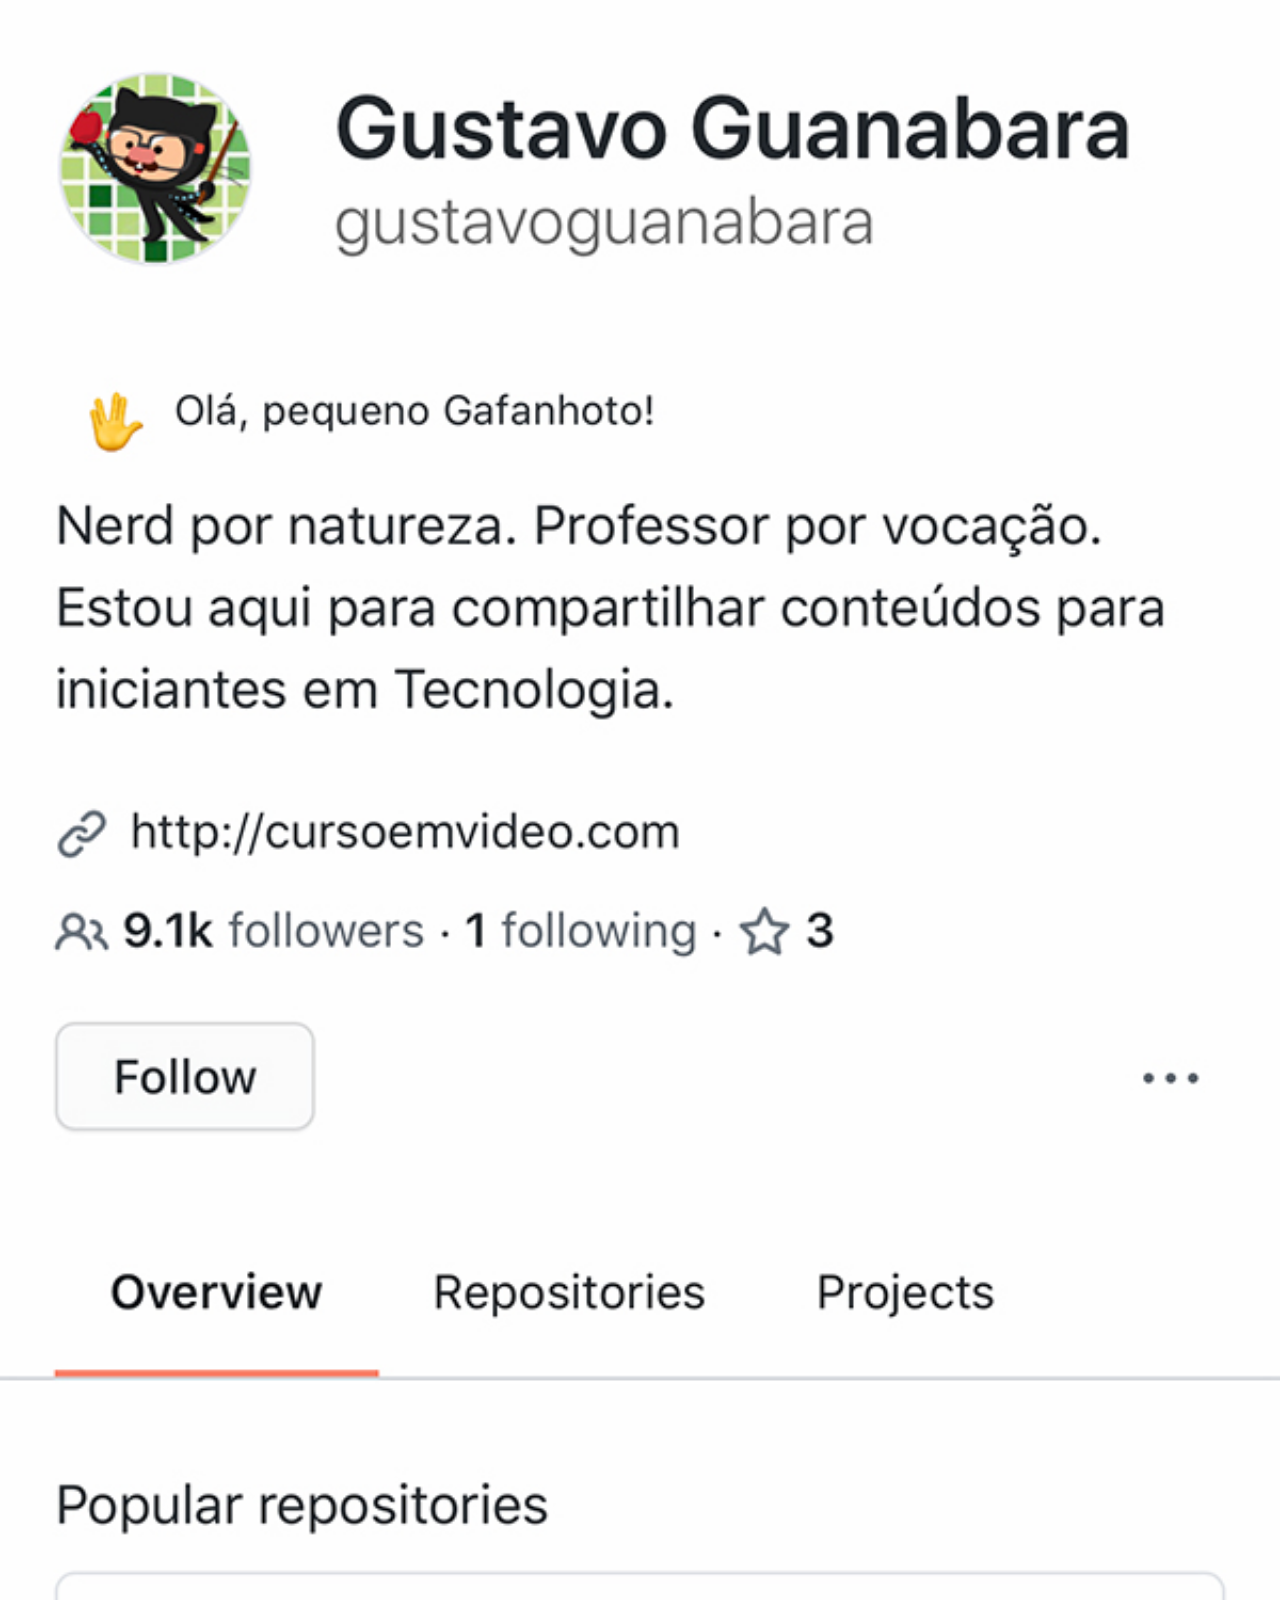
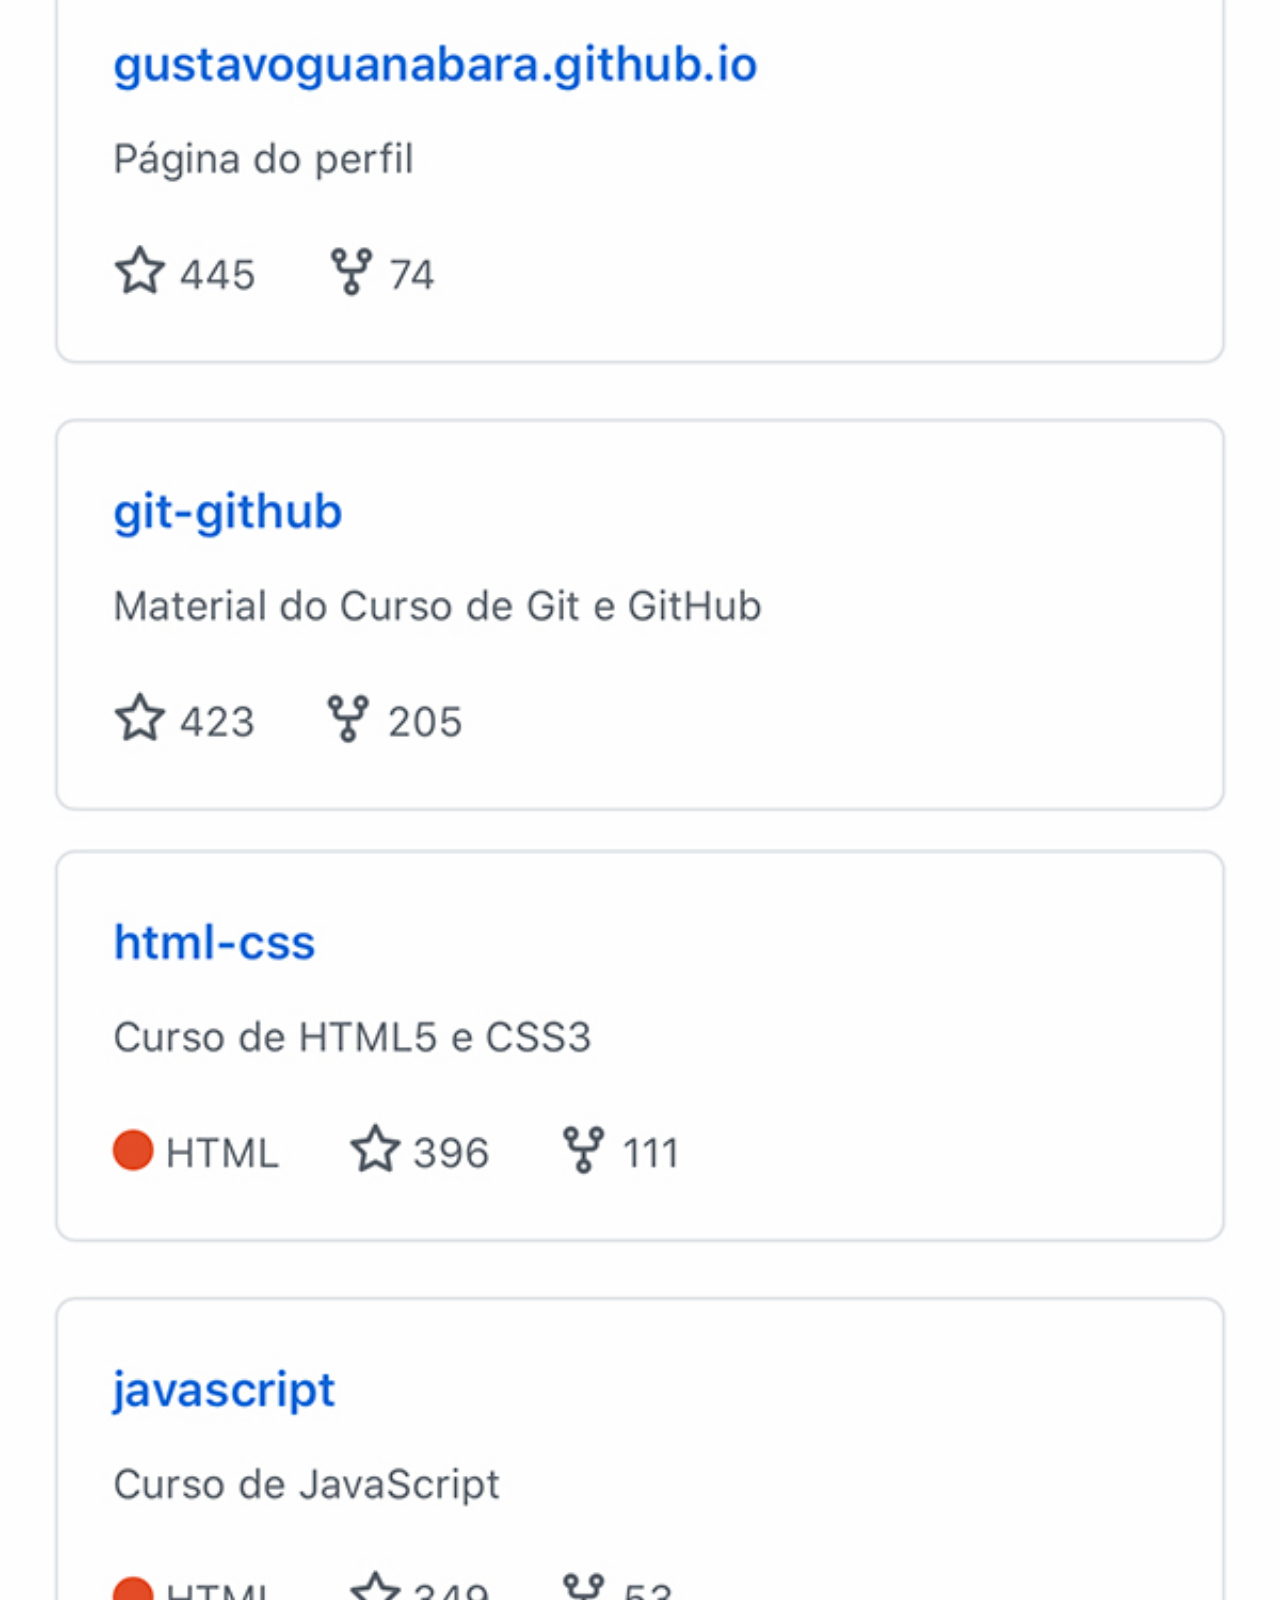
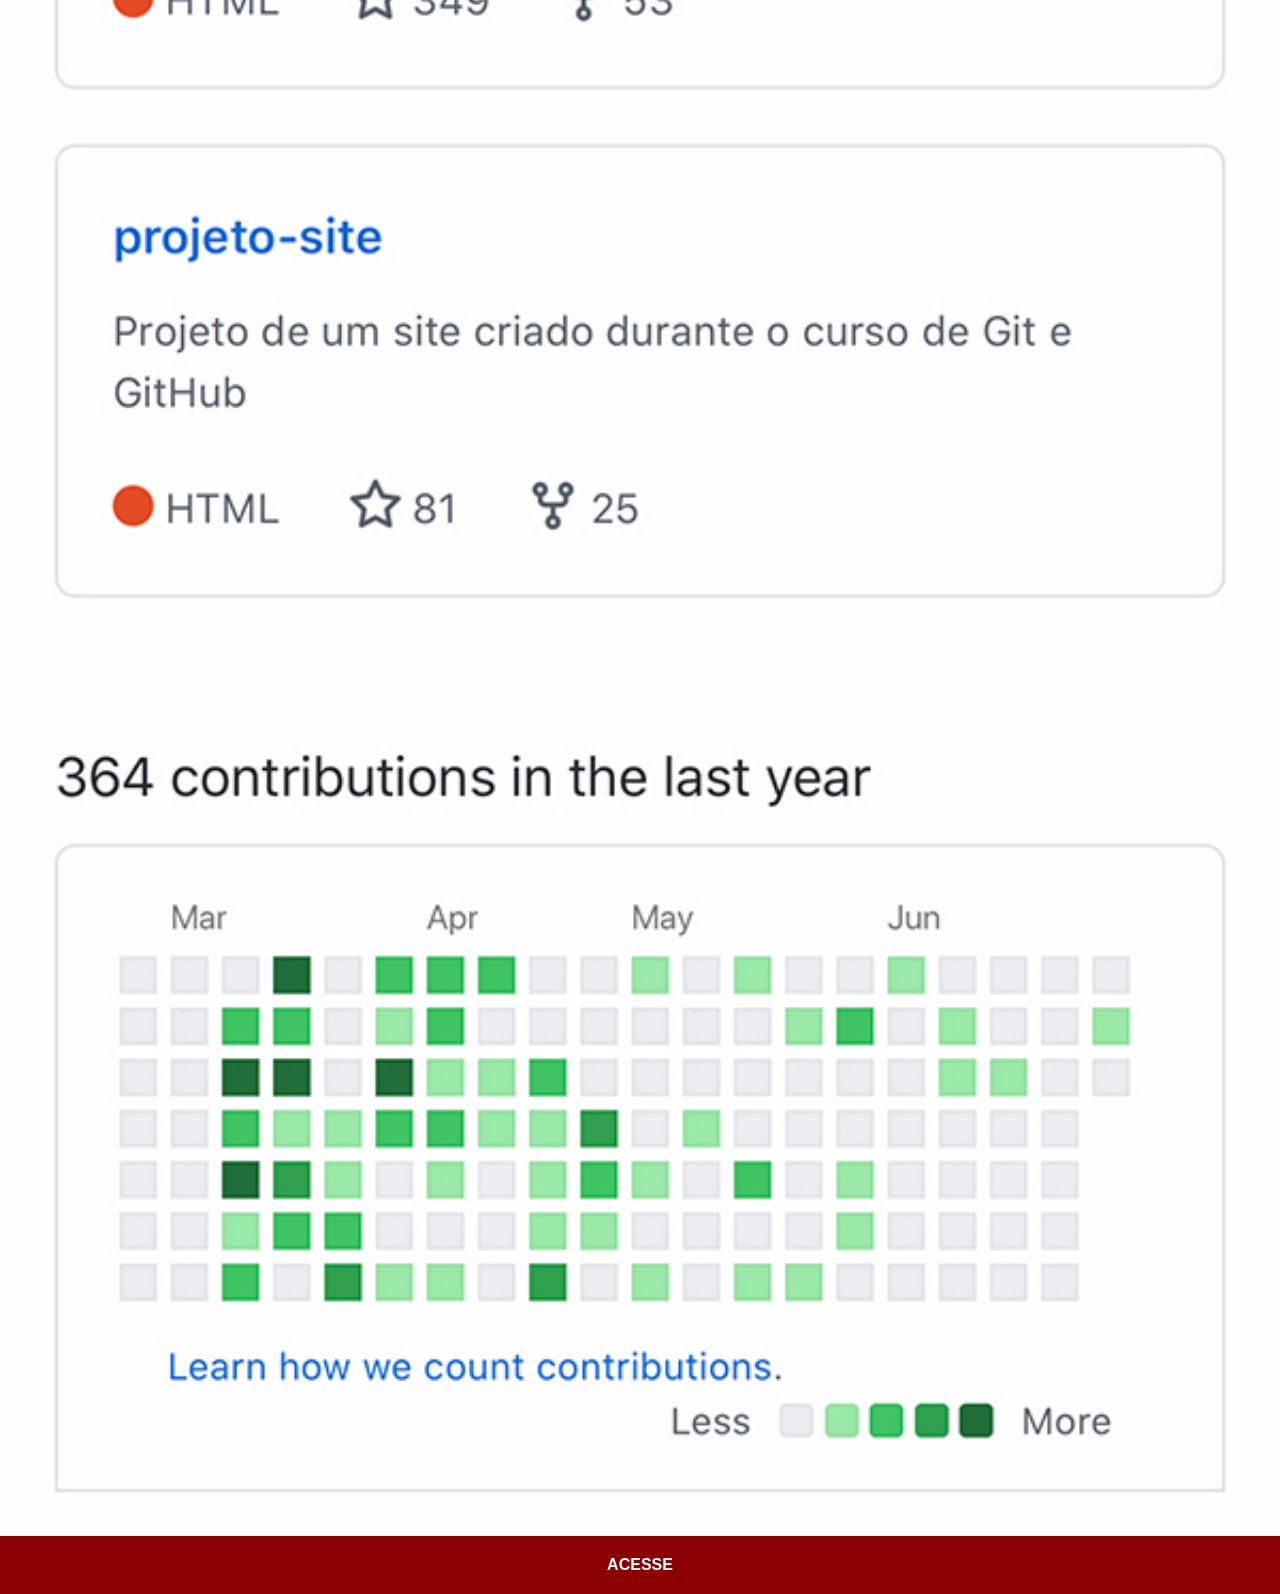
==== github.html @ 9a296f73 "atualizei" ====
<!DOCTYPE html>
<html lang="pt-br">
<head>
    <meta charset="UTF-8">
    <meta name="viewport" content="width=device-width, initial-scale=1.0">
    <title>GitHub</title>
    <link rel="stylesheet" href="estilos/social.css">
</head>
<body>
    <img src="imagens/tela-github.jpg" alt="GitHub">
    <a href="https://github.com/guimouraoo" target="_blank">ACESSE</a>
</body>
</html>
---- estilos/social.css ----
@charset "UTF-8";

* {
    margin: 0px;
    padding: 0px;
    font-family: Arial, Helvetica, sans-serif;
}

::-webkit-scrollbar {
    width: 0px;
    height: 0px;
}

img {
    width: 100vw;
}

a {
    display: block;
    background-color: darkred;
    padding: 20px;
    text-align: center;
    font-weight: bolder;
    text-decoration: none;
    color: white;
}

a:hover {
    background-color: red;
}
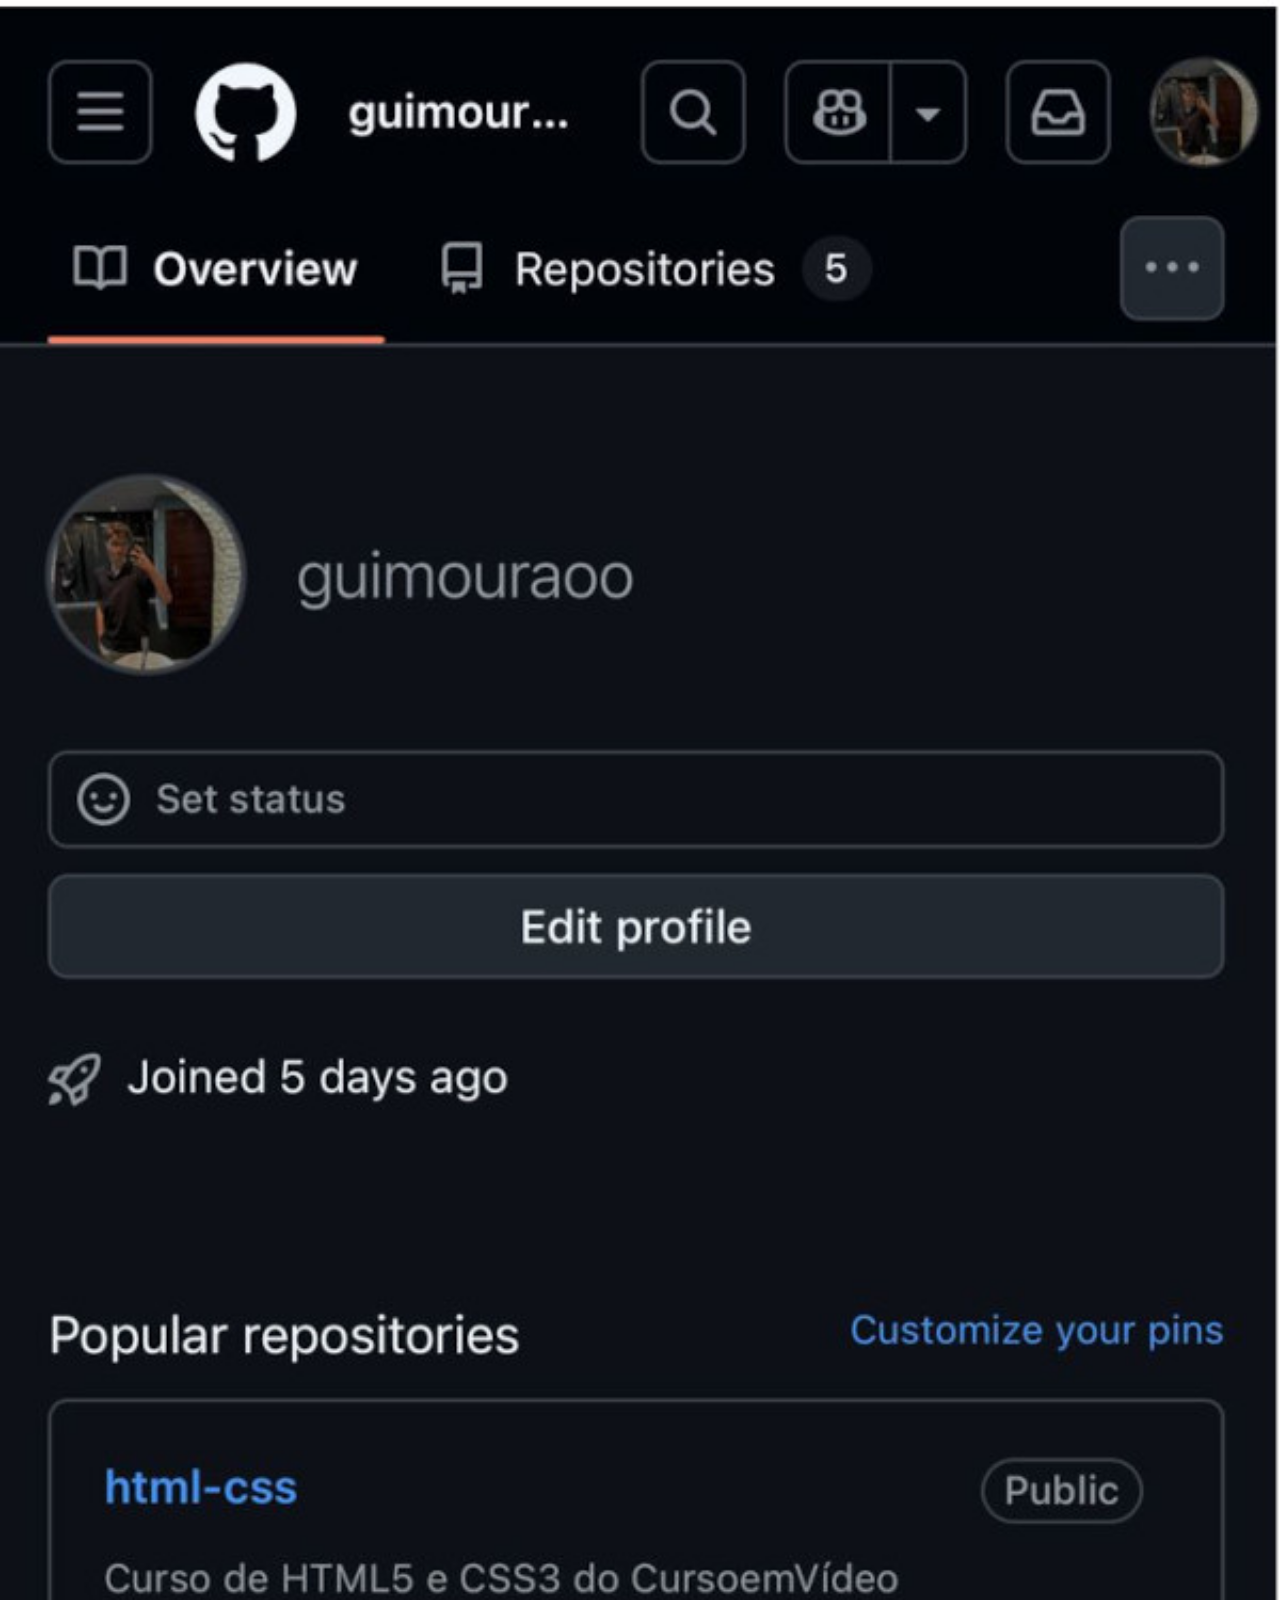
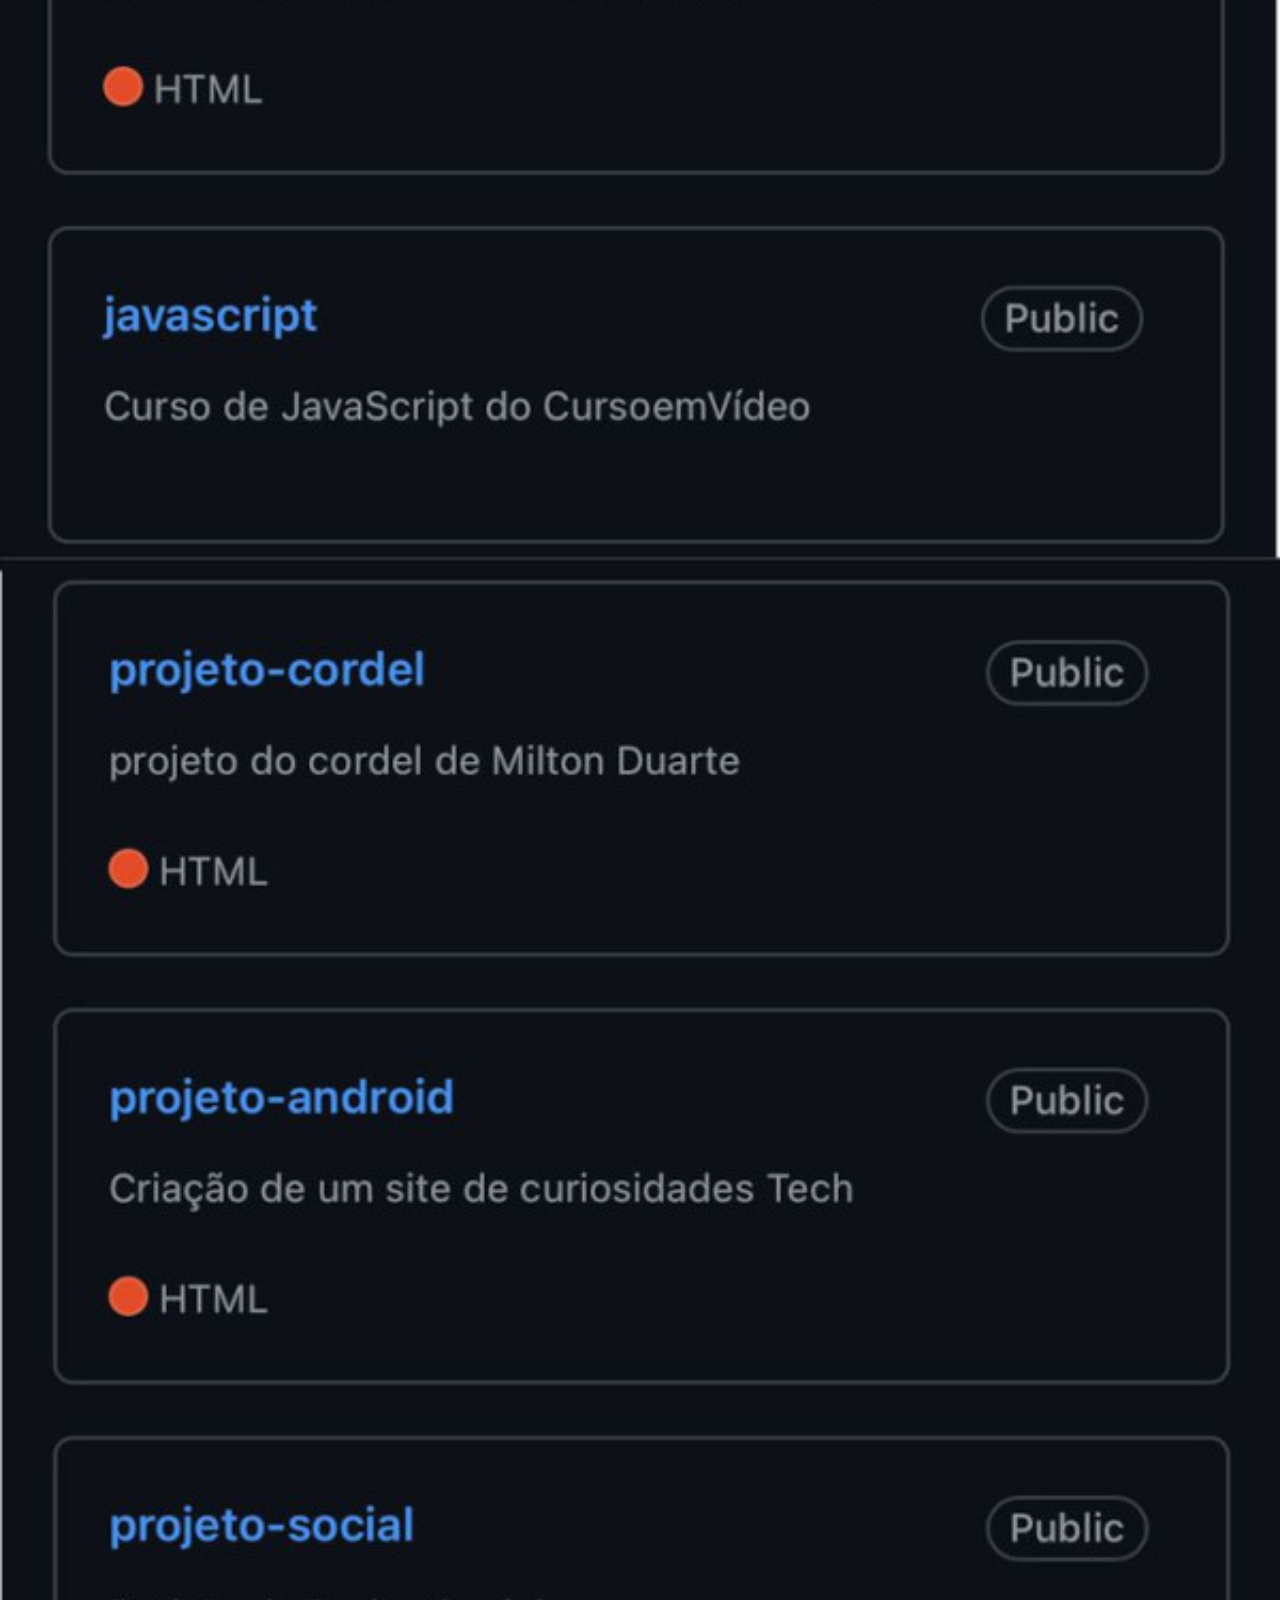
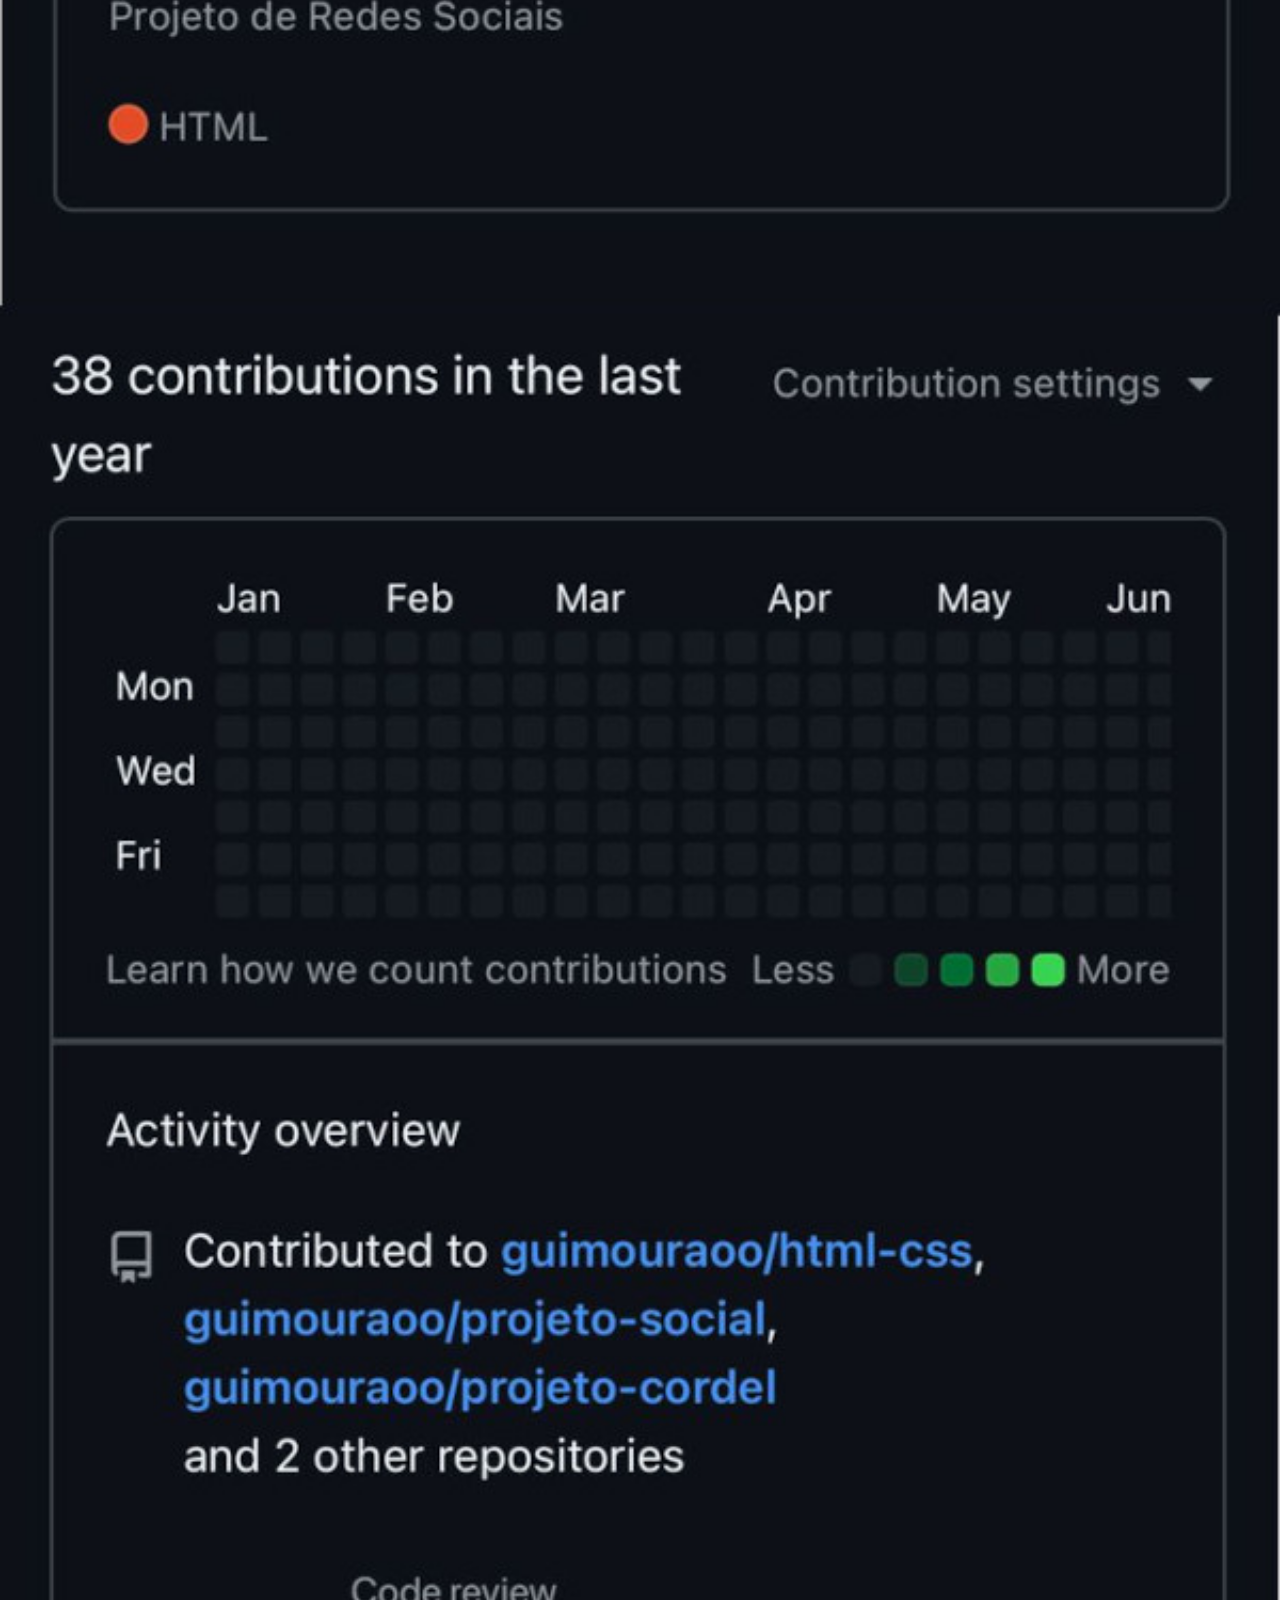
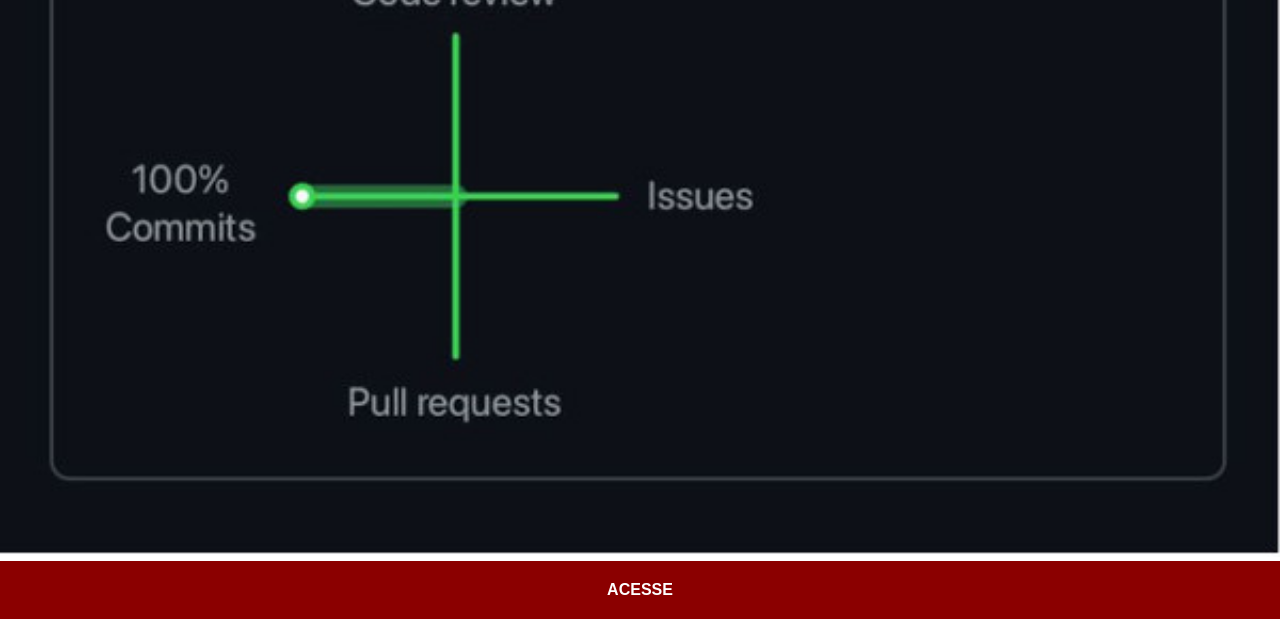
==== commit ed0e3618: "atualização" ====
--- a/github.html
+++ b/github.html
@@ -7,7 +7,7 @@
     <link rel="stylesheet" href="estilos/social.css">
 </head>
 <body>
-    <img src="imagens/tela-github.jpg" alt="GitHub">
+    <img src="imagens/tela-github1.jpg" alt="GitHub">
     <a href="https://github.com/guimouraoo" target="_blank">ACESSE</a>
 </body>
 </html>
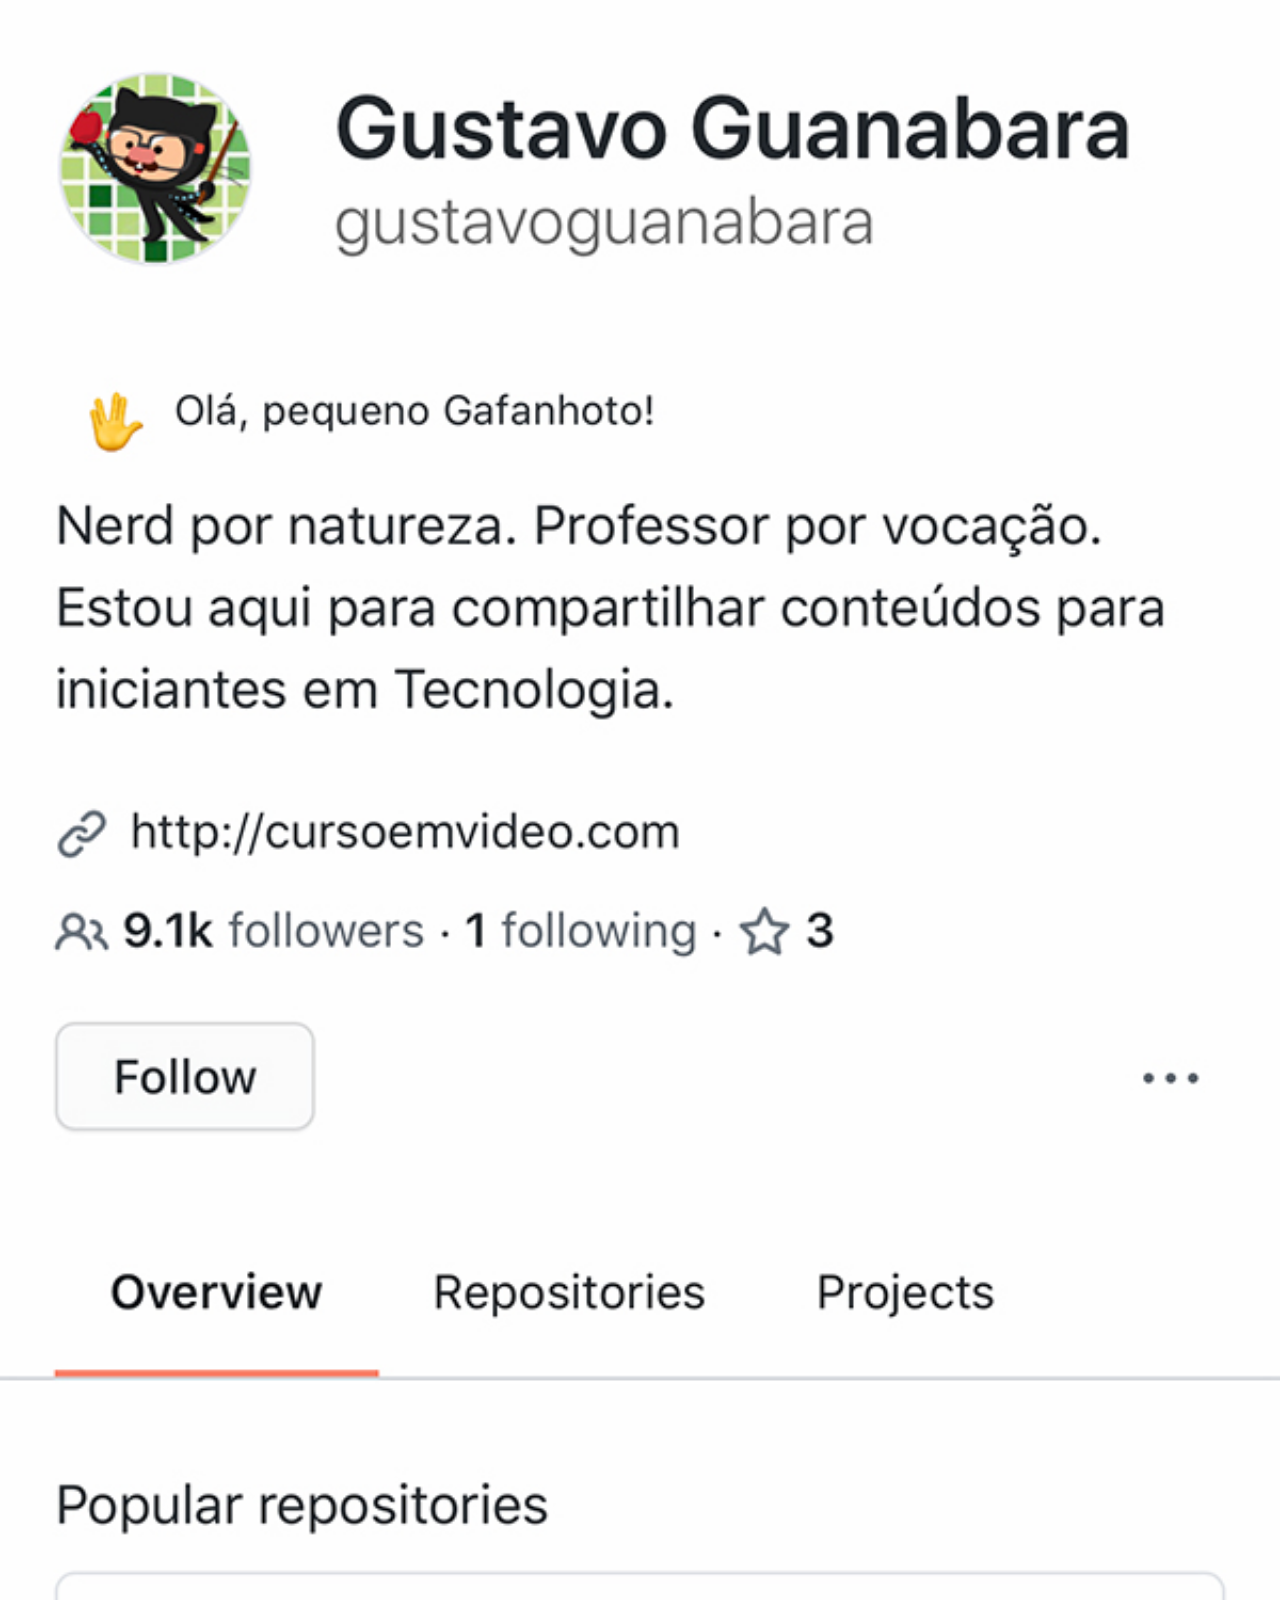
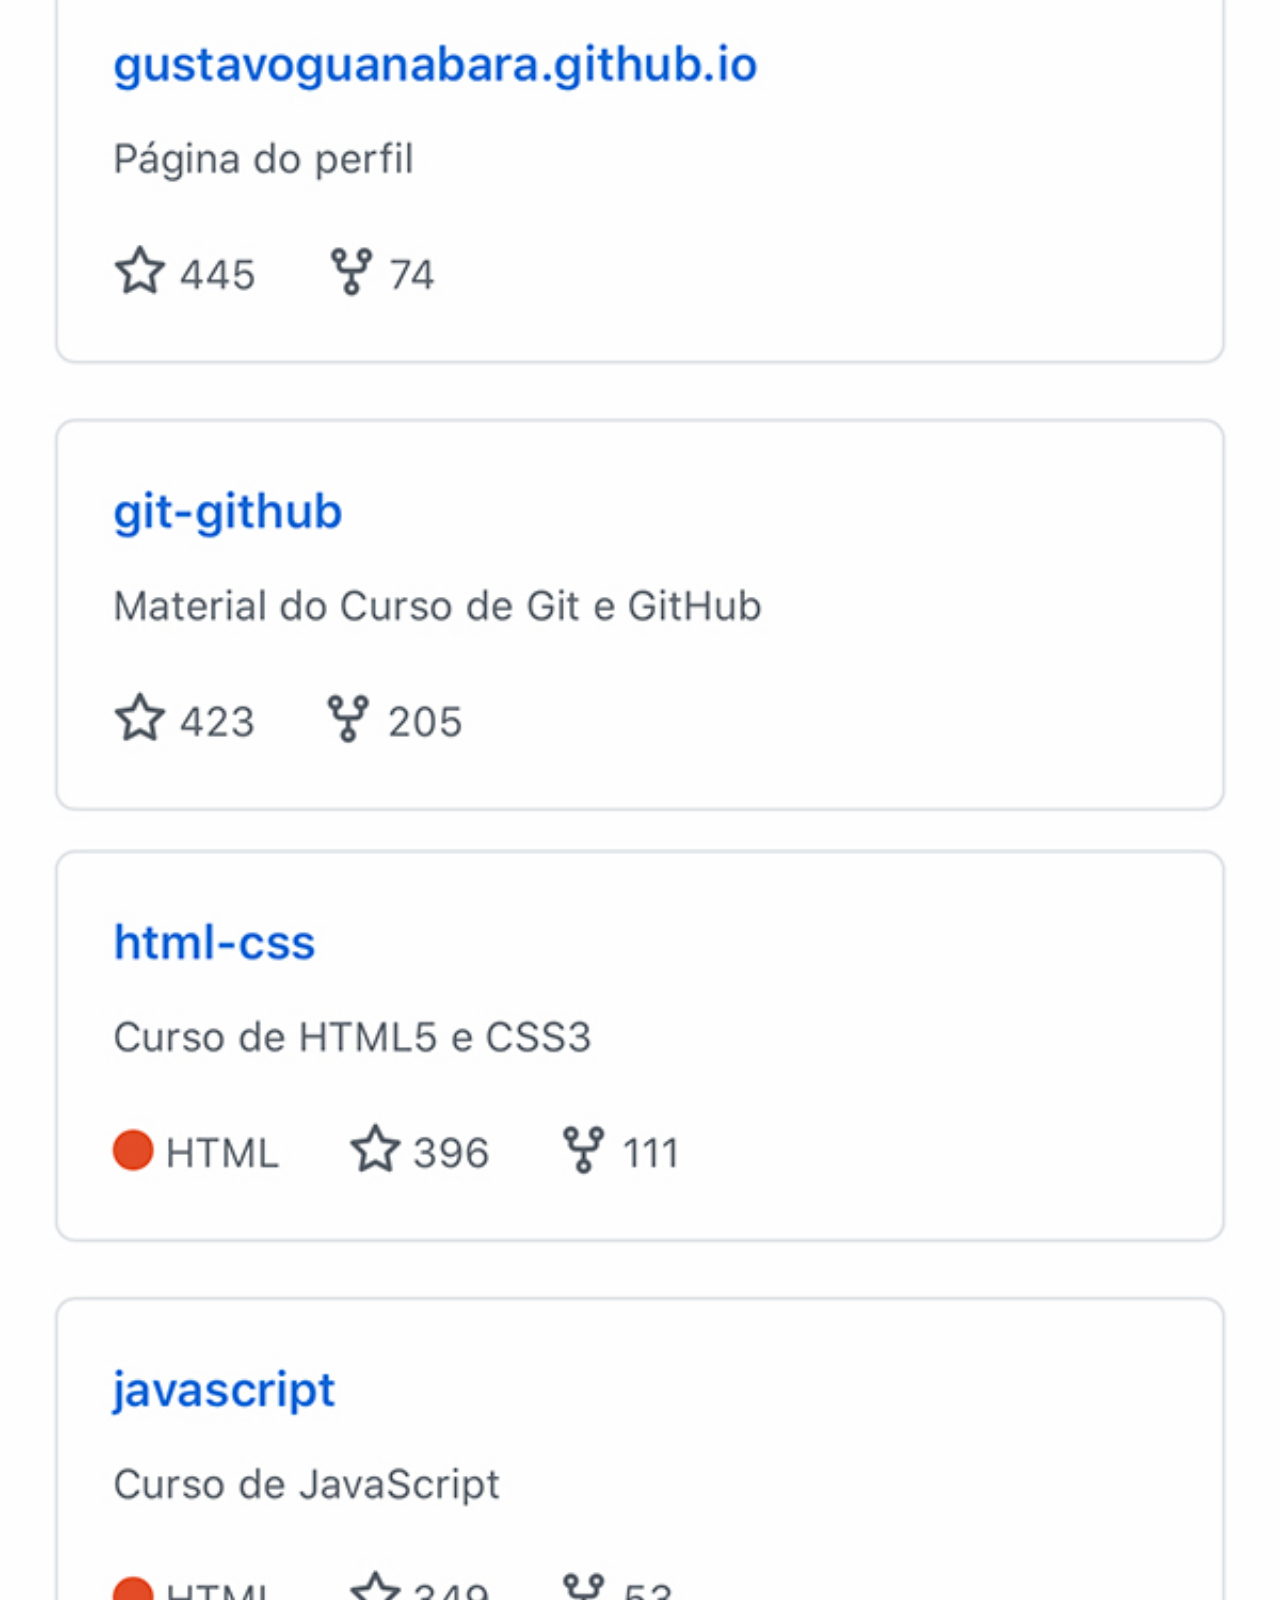
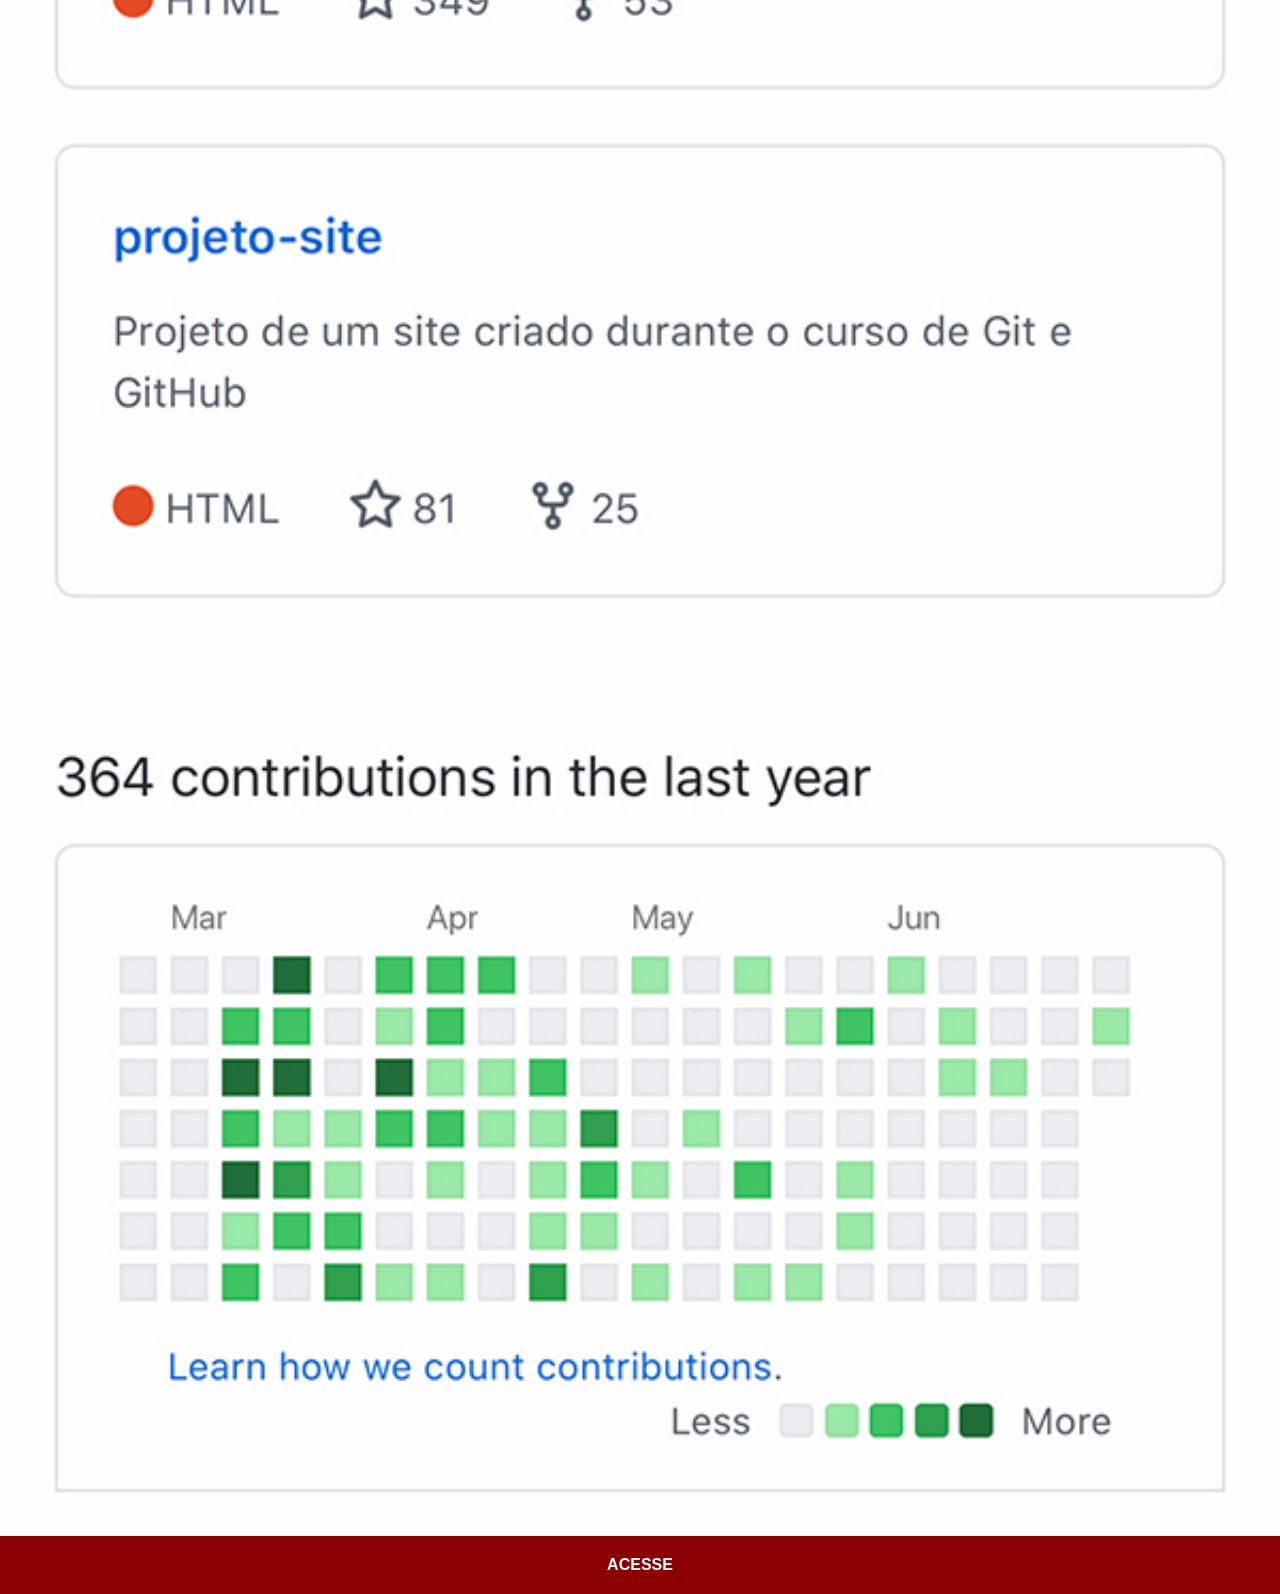
==== commit 5b8e61ac: "atualizei projeto social" ====
--- a/github.html
+++ b/github.html
@@ -7,7 +7,7 @@
     <link rel="stylesheet" href="estilos/social.css">
 </head>
 <body>
-    <img src="imagens/tela-github1.jpg" alt="GitHub">
-    <a href="https://github.com/guimouraoo" target="_blank">ACESSE</a>
+    <img src="imagens/tela-github.jpg" alt="GitHub">
+    <a href="https://github.com/gustavoguanabara" target="_blank">ACESSE</a>
 </body>
 </html>
